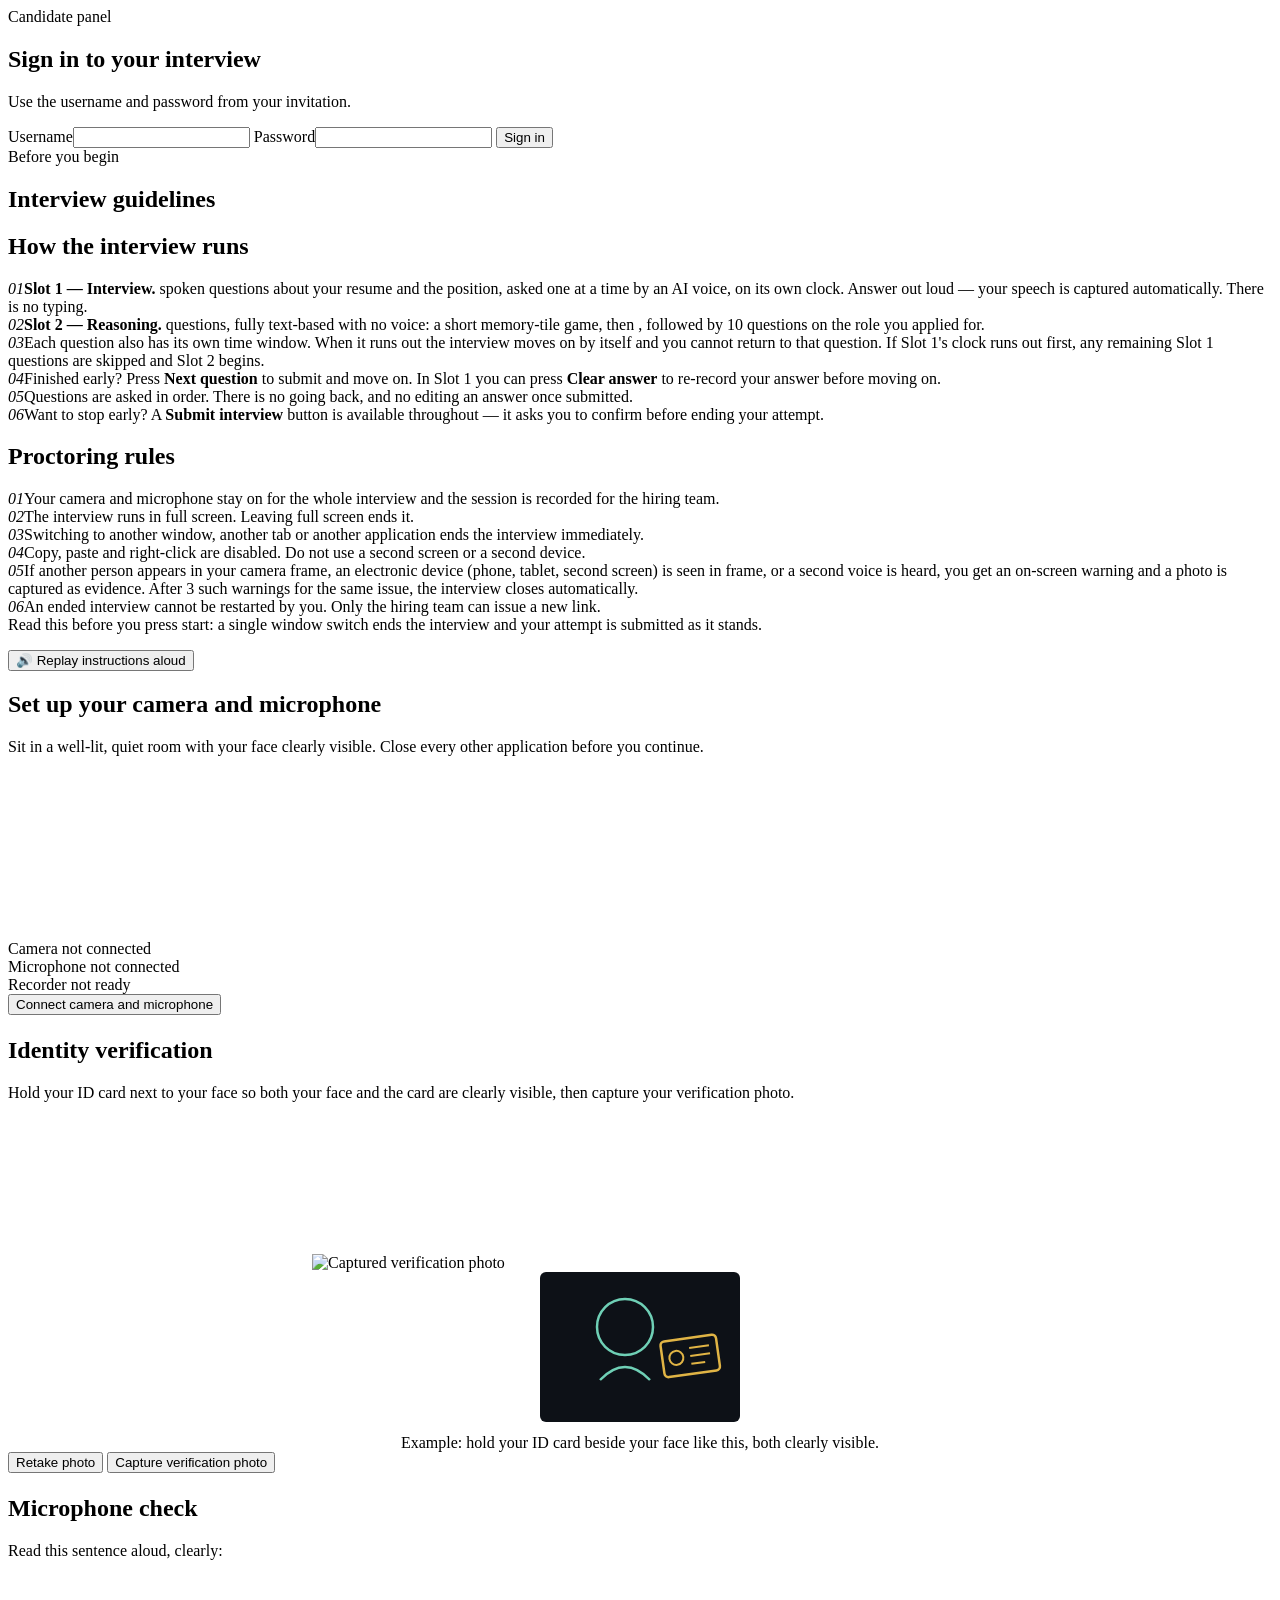
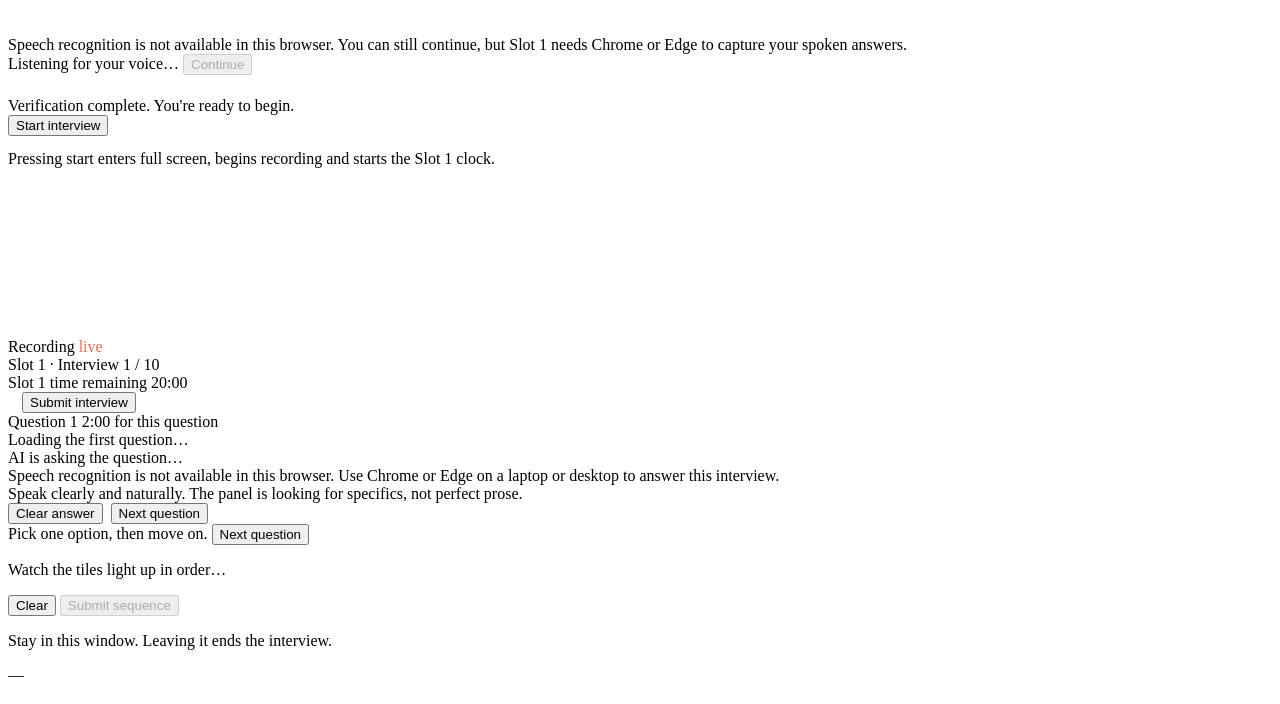
==== public/interview.html @ 6887f509 "Initial commit" ====
<!doctype html>
<html lang="en">
<head>
<meta charset="utf-8">
<meta name="viewport" content="width=device-width, initial-scale=1">
<meta name="robots" content="noindex">
<title>Candidate interview</title>
<link rel="stylesheet" href="/assets/app.css">
</head>
<body class="exam">

<div id="topWarn" class="top-warn hide"></div>

<!-- ---------------- sign in ---------------- -->
<section id="gate" class="gate">
  <form class="gate-card" id="loginForm">
    <div class="eyebrow">Candidate panel</div>
    <h1>Sign in to your interview</h1>
    <p class="sub">Use the username and password from your invitation.</p>
    <div id="loginErr" class="err hide"></div>
    <label class="field"><span>Username</span><input id="u" autocomplete="username" required></label>
    <label class="field"><span>Password</span><input id="p" type="password" autocomplete="current-password" required></label>
    <button class="btn go wide" type="submit">Sign in</button>
  </form>
</section>

<!-- ---------------- guidelines ---------------- -->
<section id="guide" class="hide">
  <div class="exam-wrap">
    <div class="panel">
      <div class="eyebrow">Before you begin</div>
      <h1 id="greet">Interview guidelines</h1>
      <p id="roleLine"></p>

      <div class="plan-grid" id="planGrid"></div>

      <h2>How the interview runs</h2>
      <div class="rules">
        <div class="rule"><i>01</i><span><b>Slot 1 — Interview.</b> <span id="s1Txt"></span> spoken questions about your resume and the position, asked one at a time by an AI voice, on its own <b id="totalMinTxt"></b> clock. Answer out loud — your speech is captured automatically. There is no typing.</span></div>
        <div class="rule"><i>02</i><span><b>Slot 2 — Reasoning.</b> <span id="s2Txt"></span> questions, fully text-based with no voice: a short memory-tile game, then <span id="mixTxt"></span>, followed by 10 questions on the role you applied for.</span></div>
        <div class="rule"><i>03</i><span>Each question also has its own time window. When it runs out the interview moves on by itself and you cannot return to that question. If Slot 1's clock runs out first, any remaining Slot 1 questions are skipped and Slot 2 begins.</span></div>
        <div class="rule"><i>04</i><span>Finished early? Press <b>Next question</b> to submit and move on. In Slot 1 you can press <b>Clear answer</b> to re-record your answer before moving on.</span></div>
        <div class="rule"><i>05</i><span>Questions are asked in order. There is no going back, and no editing an answer once submitted.</span></div>
        <div class="rule"><i>06</i><span>Want to stop early? A <b>Submit interview</b> button is available throughout — it asks you to confirm before ending your attempt.</span></div>
      </div>

      <h2>Proctoring rules</h2>
      <div class="rules">
        <div class="rule"><i>01</i><span>Your camera and microphone stay on for the whole interview and the session is recorded for the hiring team.</span></div>
        <div class="rule"><i>02</i><span>The interview runs in full screen. Leaving full screen ends it.</span></div>
        <div class="rule"><i>03</i><span>Switching to another window, another tab or another application ends the interview immediately.</span></div>
        <div class="rule"><i>04</i><span>Copy, paste and right-click are disabled. Do not use a second screen or a second device.</span></div>
        <div class="rule"><i>05</i><span>If another person appears in your camera frame, an electronic device (phone, tablet, second screen) is seen in frame, or a second voice is heard, you get an on-screen warning and a photo is captured as evidence. After 3 such warnings for the same issue, the interview closes automatically.</span></div>
        <div class="rule"><i>06</i><span>An ended interview cannot be restarted by you. Only the hiring team can issue a new link.</span></div>
      </div>

      <div class="banner">Read this before you press start: a single window switch ends the interview and your attempt is submitted as it stands.</div>

      <button class="btn ghost sm" id="replayInstr" type="button" style="margin-top:16px">🔊 Replay instructions aloud</button>

      <h2>Set up your camera and microphone</h2>
      <p>Sit in a well-lit, quiet room with your face clearly visible. Close every other application before you continue.</p>
      <video id="preview" class="preview" autoplay muted playsinline></video>
      <div style="margin-top:14px">
        <div class="check-row"><span class="dot" id="dotCam"></span><span id="camTxt">Camera not connected</span></div>
        <div class="check-row"><span class="dot" id="dotMic"></span><span id="micTxt">Microphone not connected</span><span class="meter" style="margin-left:6px"><i id="micLevel"></i></span></div>
        <div class="check-row"><span class="dot" id="dotRec"></span><span id="recTxt">Recorder not ready</span></div>
      </div>
      <div id="guideErr" class="banner hide"></div>
      <div class="qfoot">
        <button class="btn ghost" id="deviceBtn">Connect camera and microphone</button>
      </div>

      <!-- ---- step 2: identity verification ---- -->
      <div id="verifyPanel" class="hide" style="margin-top:22px">
        <h2>Identity verification</h2>
        <p id="verifyInstr">Hold your ID card next to your face so both your face and the card are clearly visible, then capture your verification photo.</p>
        <div class="verify-row">
          <div class="verify-col">
            <video id="verifyVideo" class="preview" autoplay muted playsinline></video>
            <img id="shotPreview" class="preview hide" alt="Captured verification photo">
            <canvas id="shotCanvas" class="hide"></canvas>
          </div>
          <div class="verify-col">
            <div class="example-card">
              <svg viewBox="0 0 200 150" width="100%" height="150" aria-hidden="true">
                <rect x="0" y="0" width="200" height="150" rx="6" fill="#0d1117"/>
                <circle cx="85" cy="55" r="28" fill="none" stroke="#6fd0b6" stroke-width="2.5"/>
                <path d="M60 108 q25 -26 50 0" fill="none" stroke="#6fd0b6" stroke-width="2.5"/>
                <g transform="translate(120,70) rotate(-8)">
                  <rect x="0" y="0" width="56" height="36" rx="4" fill="none" stroke="#e0b445" stroke-width="2.5"/>
                  <circle cx="14" cy="18" r="7" fill="none" stroke="#e0b445" stroke-width="2"/>
                  <line x1="28" y1="10" x2="48" y2="10" stroke="#e0b445" stroke-width="2"/>
                  <line x1="28" y1="18" x2="48" y2="18" stroke="#e0b445" stroke-width="2"/>
                  <line x1="28" y1="26" x2="42" y2="26" stroke="#e0b445" stroke-width="2"/>
                </g>
              </svg>
              <p class="note" style="margin:8px 0 0;text-align:center">Example: hold your ID card beside your face like this, both clearly visible.</p>
            </div>
          </div>
        </div>
        <div id="verifyErr" class="banner hide"></div>
        <div class="qfoot">
          <button class="btn ghost hide" id="retakeBtn" type="button">Retake photo</button>
          <button class="btn go" id="captureBtn" type="button">Capture verification photo</button>
        </div>
      </div>

      <!-- ---- step 3: mic test ---- -->
      <div id="micTestPanel" class="hide" style="margin-top:22px">
        <h2>Microphone check</h2>
        <p>Read this sentence aloud, clearly:</p>
        <div class="qtext" id="micSentence" style="font-size:17px"></div>
        <div id="micTranscript" class="answer" style="white-space:pre-wrap;min-height:60px"></div>
        <div id="micTestWarn" class="banner warn hide">Speech recognition is not available in this browser. You can still continue, but Slot 1 needs Chrome or Edge to capture your spoken answers.</div>
        <div class="qfoot">
          <span class="note" id="micTestNote">Listening for your voice…</span>
          <button class="btn go" id="micTestContinue" disabled>Continue</button>
        </div>
      </div>

      <div id="readyPanel" class="hide" style="margin-top:22px">
        <div class="banner go">Verification complete. You're ready to begin.</div>
        <div class="qfoot">
          <button class="btn go" id="startBtn">Start interview</button>
        </div>
        <p class="note" style="margin-top:14px">Pressing start enters full screen, begins recording and starts the Slot 1 clock.</p>
      </div>
    </div>
  </div>
</section>

<!-- ---------------- exam ---------------- -->
<section id="exam" class="hide">
  <div class="hud">
    <div class="hud-rail" id="rail"><i id="railFill" style="width:100%"></i></div>
    <div class="hud-inner">
      <video id="hudCam" autoplay muted playsinline></video>
      <div class="hud-col">
        <span class="hud-label">Recording</span>
        <span class="hud-val" style="color:#ef6a58"><span class="rec-dot"></span><span id="recSize">live</span></span>
      </div>
      <div class="hud-col">
        <span class="hud-label" id="slotLabel">Slot 1 · Interview</span>
        <span class="hud-val" id="slotProgress">1 / 10</span>
      </div>
      <div class="spacer"></div>
      <div class="hud-col" id="clockCol" style="align-items:flex-end">
        <span class="hud-label" id="clockLabel">Slot 1 time remaining</span>
        <span class="clock" id="clock">20:00</span>
      </div>
      <button class="btn ghost sm" id="submitEarlyBtn" type="button" style="margin-left:14px">Submit interview</button>
    </div>
  </div>

  <div class="exam-wrap">
    <div class="qcard">
      <div class="qhead">
        <span class="qnum" id="qNum">Question 1</span>
        <span class="qtimer" id="qTimer">2:00 for this question</span>
      </div>
      <div class="qbar" id="qBar"><i id="qBarFill" style="width:100%"></i></div>
      <div class="qtext" id="qText">Loading the first question…</div>

      <div id="openArea" class="hide">
        <div class="check-row"><span class="dot" id="dotListen"></span><span id="listenTxt">AI is asking the question…</span></div>
        <div id="liveTranscript" class="answer" style="white-space:pre-wrap;overflow-y:auto"></div>
        <div id="micWarn" class="banner warn hide">Speech recognition is not available in this browser. Use Chrome or Edge on a laptop or desktop to answer this interview.</div>
        <div class="qfoot">
          <span class="note">Speak clearly and naturally. The panel is looking for specifics, not perfect prose.</span>
          <div style="display:flex;gap:8px">
            <button class="btn ghost" id="clearOpen" type="button">Clear answer</button>
            <button class="btn go" id="nextOpen">Next question</button>
          </div>
        </div>
      </div>

      <div id="mcqArea" class="hide">
        <div class="opts" id="opts"></div>
        <div class="qfoot">
          <span class="note">Pick one option, then move on.</span>
          <button class="btn go" id="nextMcq">Next question</button>
        </div>
      </div>

      <div id="gameArea" class="hide">
        <p class="note" id="gameNote">Watch the tiles light up in order…</p>
        <div class="tiles" id="tiles"></div>
        <div class="qfoot">
          <button class="btn ghost" id="clearGame" type="button">Clear</button>
          <button class="btn go" id="nextGame" disabled>Submit sequence</button>
        </div>
      </div>
    </div>
    <p class="note" style="margin-top:16px">Stay in this window. Leaving it ends the interview.</p>
  </div>
</section>

<!-- ---------------- end states ---------------- -->
<section id="end" class="hide">
  <div class="exam-wrap">
    <div class="center-end">
      <div class="mark" id="endMark">—</div>
      <h1 id="endTitle"></h1>
      <p id="endBody"></p>
    </div>
  </div>
</section>

<script src="/assets/interview.js"></script>
</body>
</html>
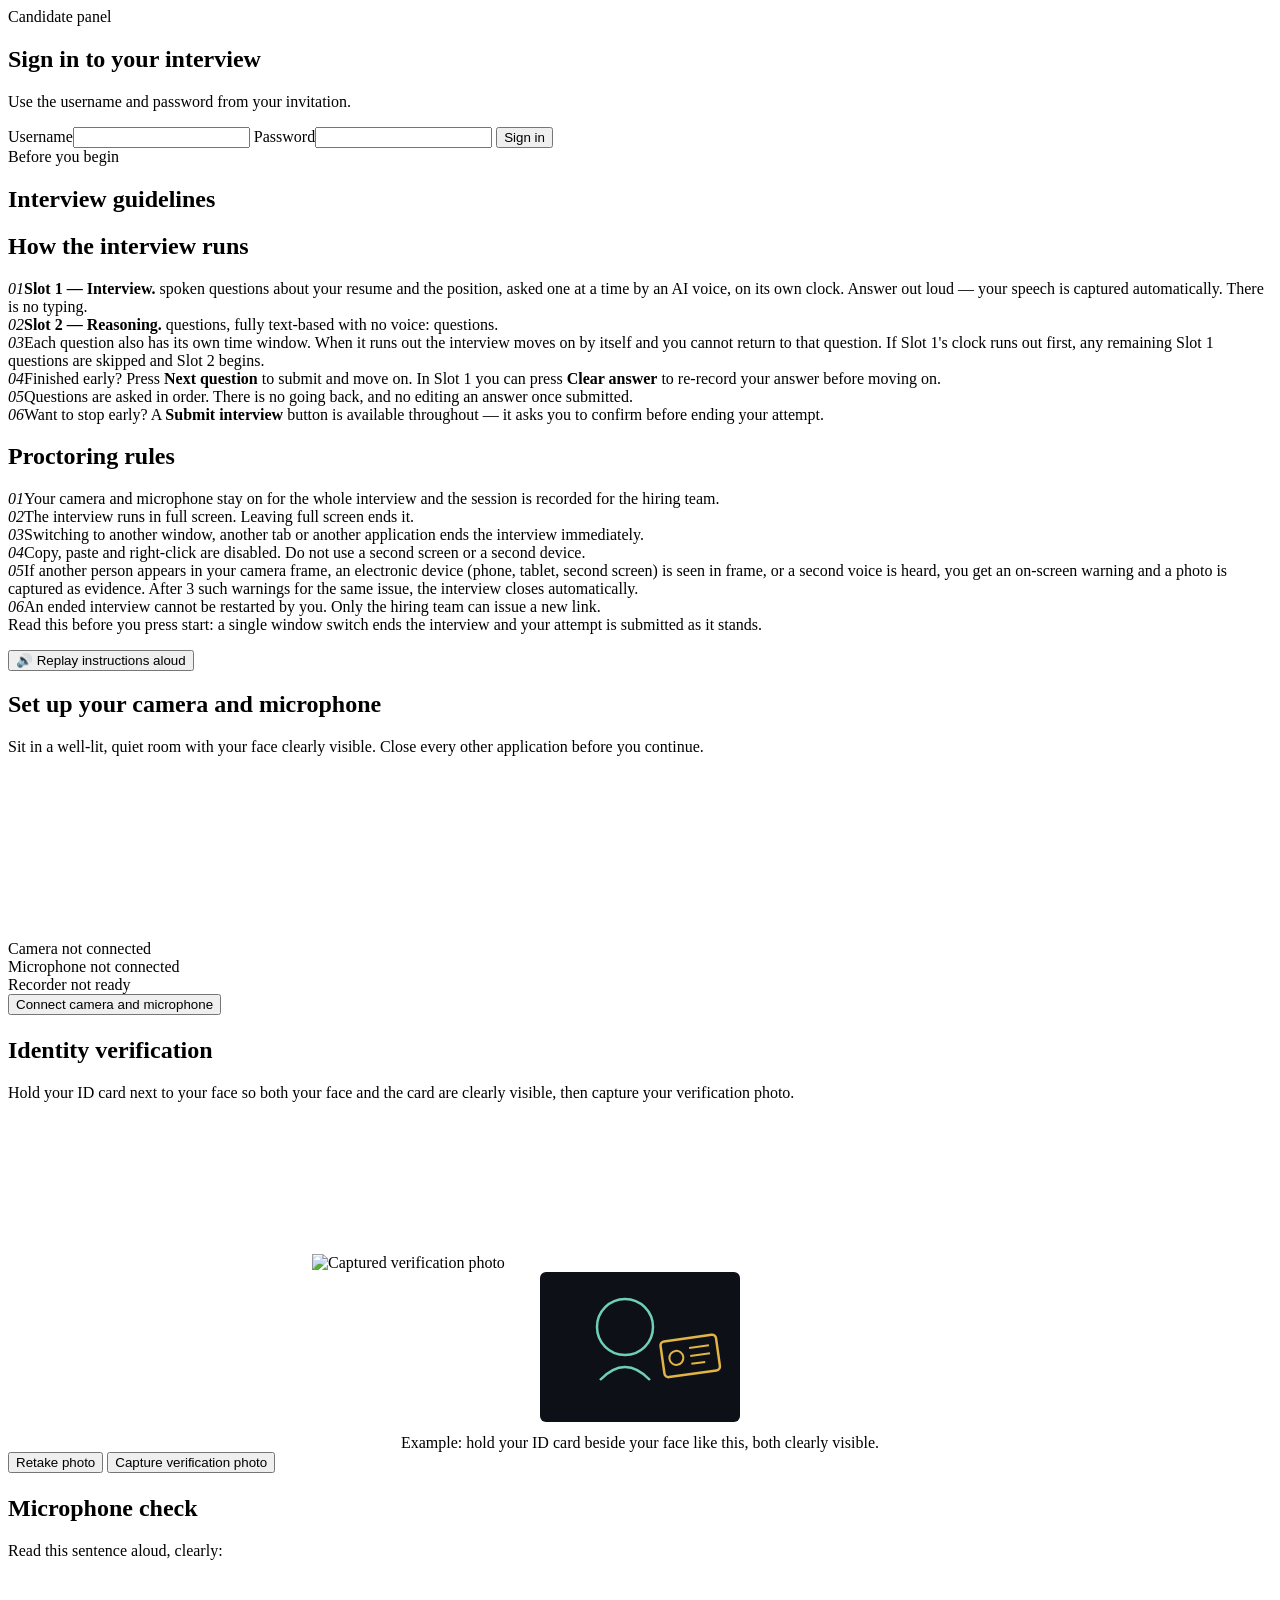
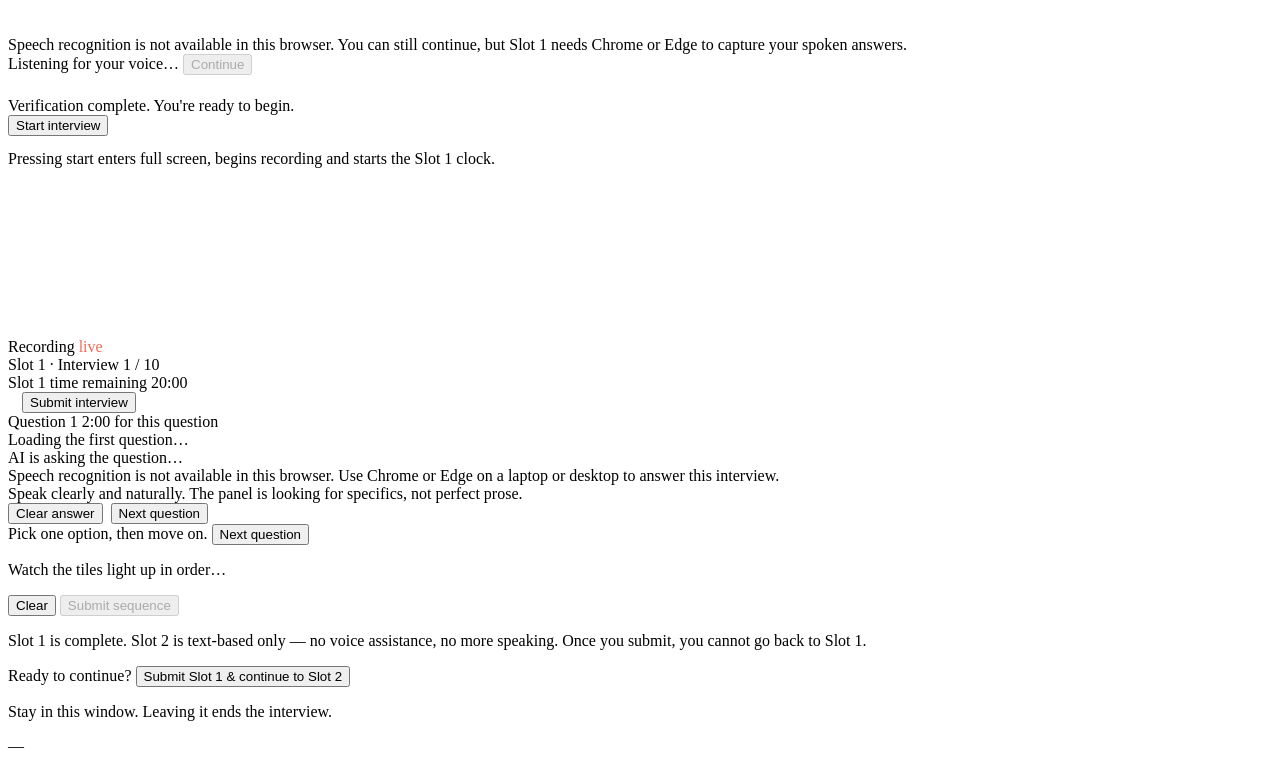
==== commit 0a1efbee: "submit button and modification in questions" ====
--- a/public/interview.html
+++ b/public/interview.html
@@ -37,7 +37,7 @@
       <h2>How the interview runs</h2>
       <div class="rules">
         <div class="rule"><i>01</i><span><b>Slot 1 — Interview.</b> <span id="s1Txt"></span> spoken questions about your resume and the position, asked one at a time by an AI voice, on its own <b id="totalMinTxt"></b> clock. Answer out loud — your speech is captured automatically. There is no typing.</span></div>
-        <div class="rule"><i>02</i><span><b>Slot 2 — Reasoning.</b> <span id="s2Txt"></span> questions, fully text-based with no voice: a short memory-tile game, then <span id="mixTxt"></span>, followed by 10 questions on the role you applied for.</span></div>
+        <div class="rule"><i>02</i><span><b>Slot 2 — Reasoning.</b> <span id="s2Txt"></span> questions, fully text-based with no voice: <span id="mixTxt"></span> questions.</span></div>
         <div class="rule"><i>03</i><span>Each question also has its own time window. When it runs out the interview moves on by itself and you cannot return to that question. If Slot 1's clock runs out first, any remaining Slot 1 questions are skipped and Slot 2 begins.</span></div>
         <div class="rule"><i>04</i><span>Finished early? Press <b>Next question</b> to submit and move on. In Slot 1 you can press <b>Clear answer</b> to re-record your answer before moving on.</span></div>
         <div class="rule"><i>05</i><span>Questions are asked in order. There is no going back, and no editing an answer once submitted.</span></div>
@@ -191,6 +191,14 @@
           <button class="btn go" id="nextGame" disabled>Submit sequence</button>
         </div>
       </div>
+
+      <div id="slot1DoneArea" class="hide">
+        <p class="note">Slot 1 is complete. Slot 2 is text-based only — no voice assistance, no more speaking. Once you submit, you cannot go back to Slot 1.</p>
+        <div class="qfoot">
+          <span class="note">Ready to continue?</span>
+          <button class="btn go" id="submitSlot1Btn" type="button">Submit Slot 1 &amp; continue to Slot 2</button>
+        </div>
+      </div>
     </div>
     <p class="note" style="margin-top:16px">Stay in this window. Leaving it ends the interview.</p>
   </div>
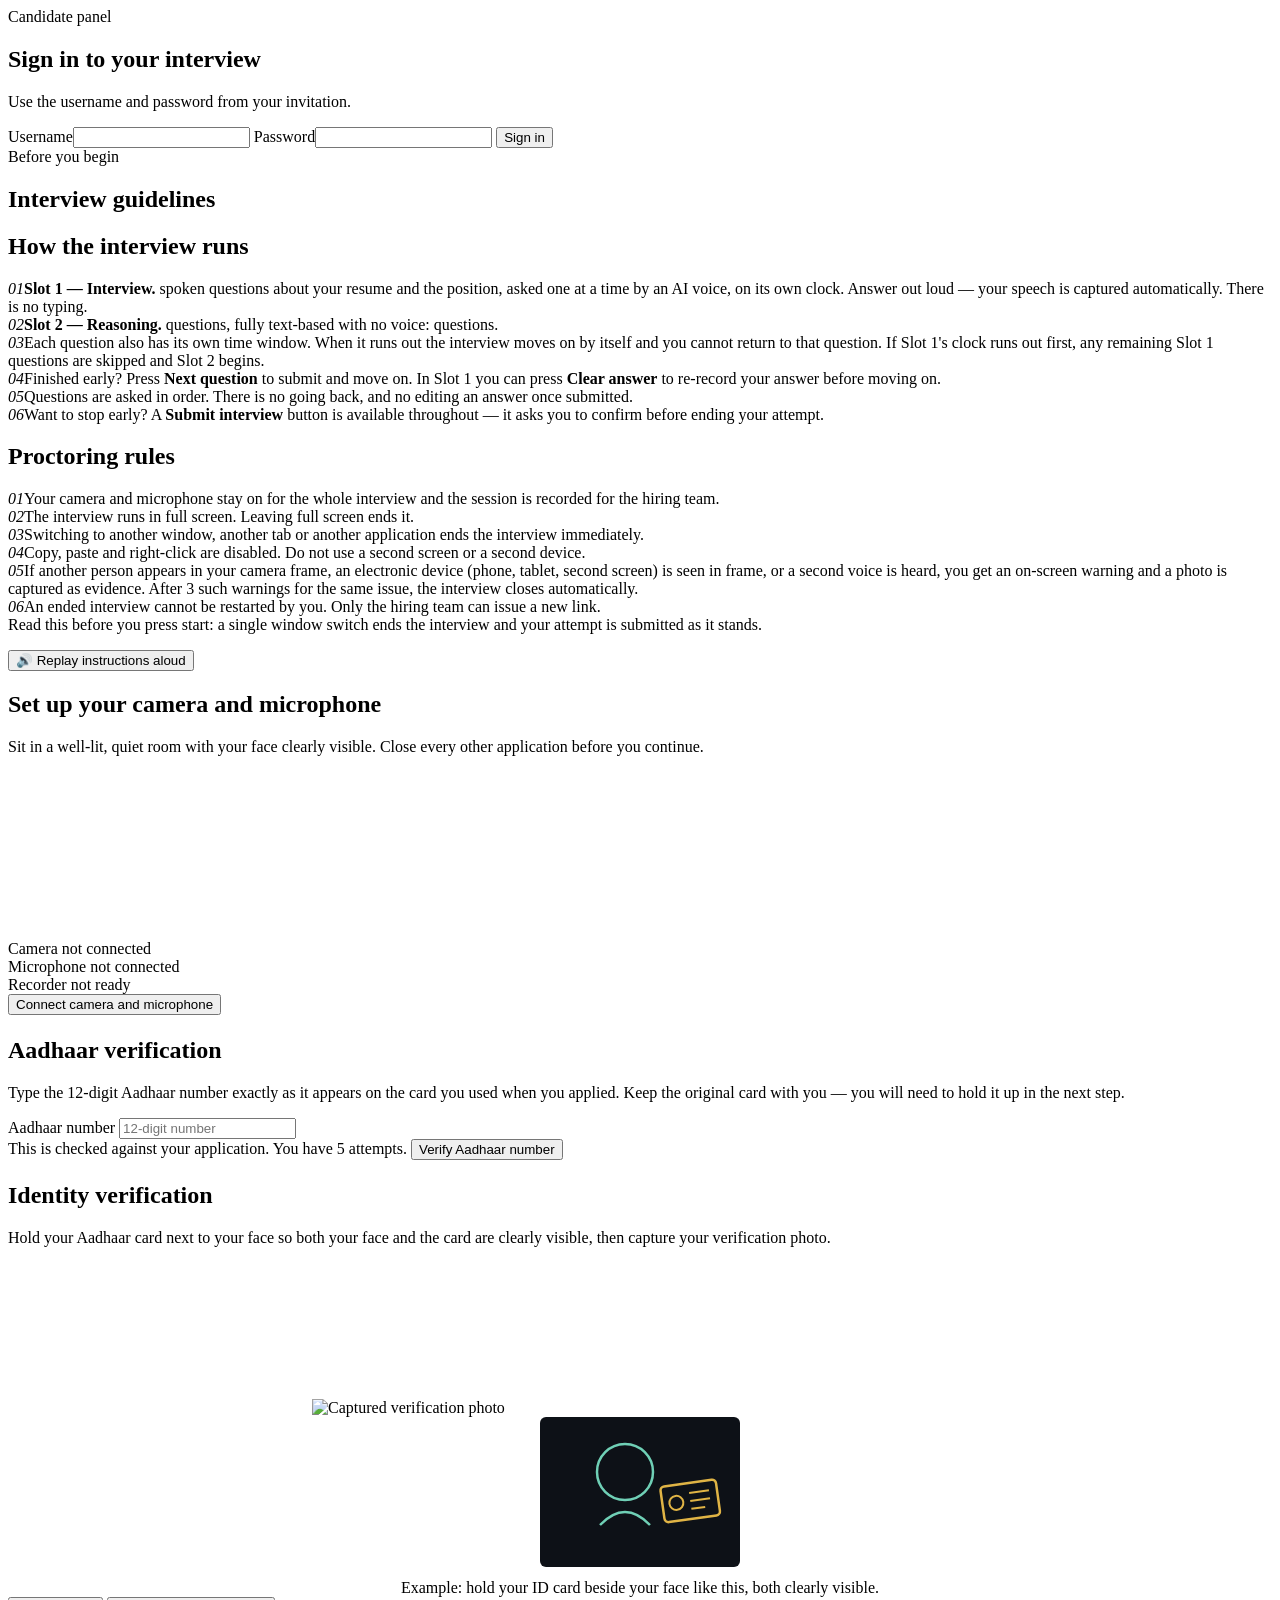
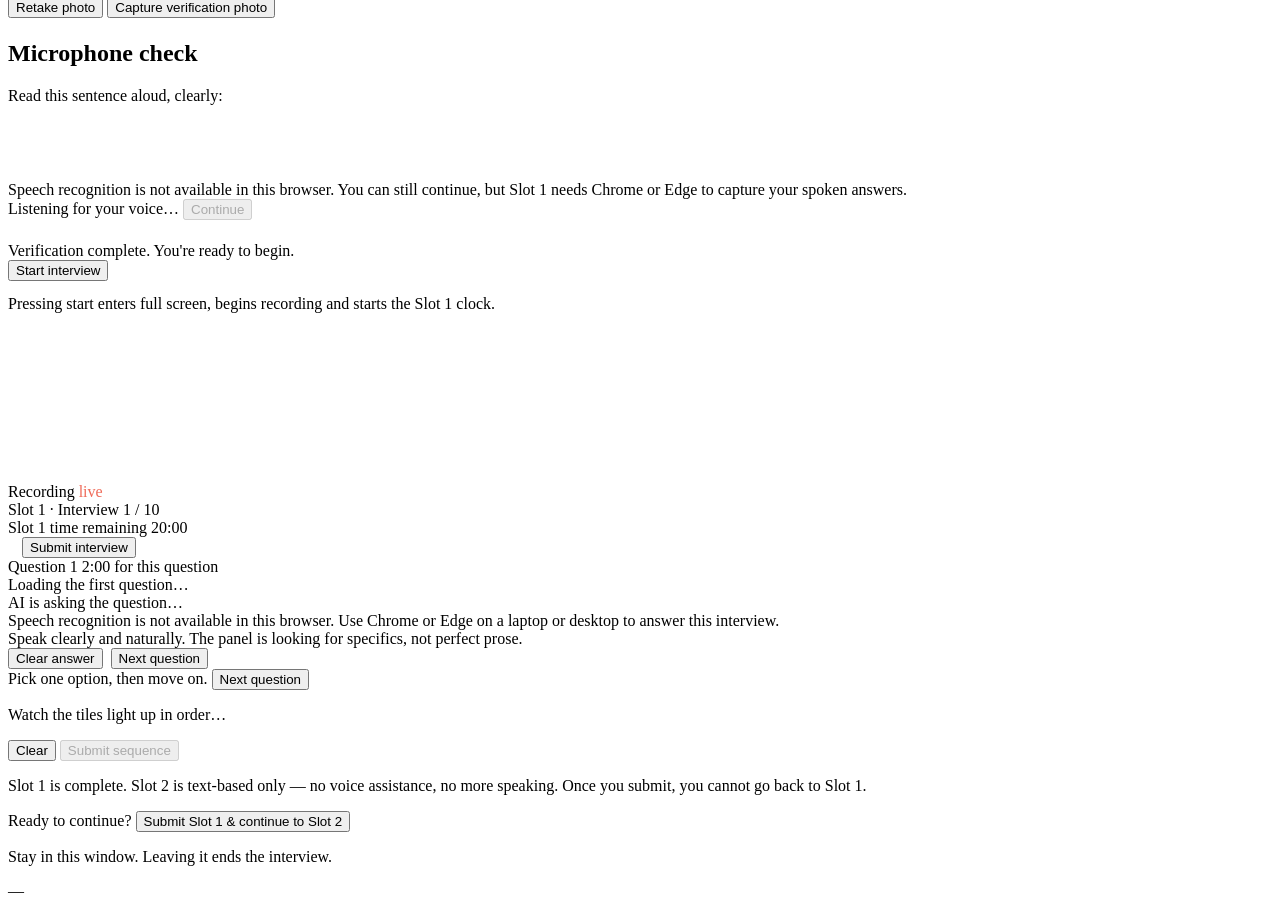
==== commit 78aa312e: "adding a mails script" ====
--- a/public/interview.html
+++ b/public/interview.html
@@ -71,10 +71,26 @@
         <button class="btn ghost" id="deviceBtn">Connect camera and microphone</button>
       </div>
 
-      <!-- ---- step 2: identity verification ---- -->
+      <!-- ---- step 2a: Aadhaar number check ---- -->
+      <div id="aadhaarPanel" class="hide" style="margin-top:22px">
+        <h2>Aadhaar verification</h2>
+        <p>Type the 12-digit Aadhaar number exactly as it appears on the card you used when you
+          applied. Keep the original card with you — you will need to hold it up in the next step.</p>
+        <label class="field" style="max-width:320px">
+          <span>Aadhaar number</span>
+          <input id="aadhaarInput" inputmode="numeric" maxlength="12" placeholder="12-digit number" autocomplete="off">
+        </label>
+        <div id="aadhaarErr" class="banner hide"></div>
+        <div class="qfoot">
+          <span class="note">This is checked against your application. You have 5 attempts.</span>
+          <button class="btn go" id="aadhaarBtn" type="button">Verify Aadhaar number</button>
+        </div>
+      </div>
+
+      <!-- ---- step 2b: identity verification ---- -->
       <div id="verifyPanel" class="hide" style="margin-top:22px">
         <h2>Identity verification</h2>
-        <p id="verifyInstr">Hold your ID card next to your face so both your face and the card are clearly visible, then capture your verification photo.</p>
+        <p id="verifyInstr">Hold your Aadhaar card next to your face so both your face and the card are clearly visible, then capture your verification photo.</p>
         <div class="verify-row">
           <div class="verify-col">
             <video id="verifyVideo" class="preview" autoplay muted playsinline></video>
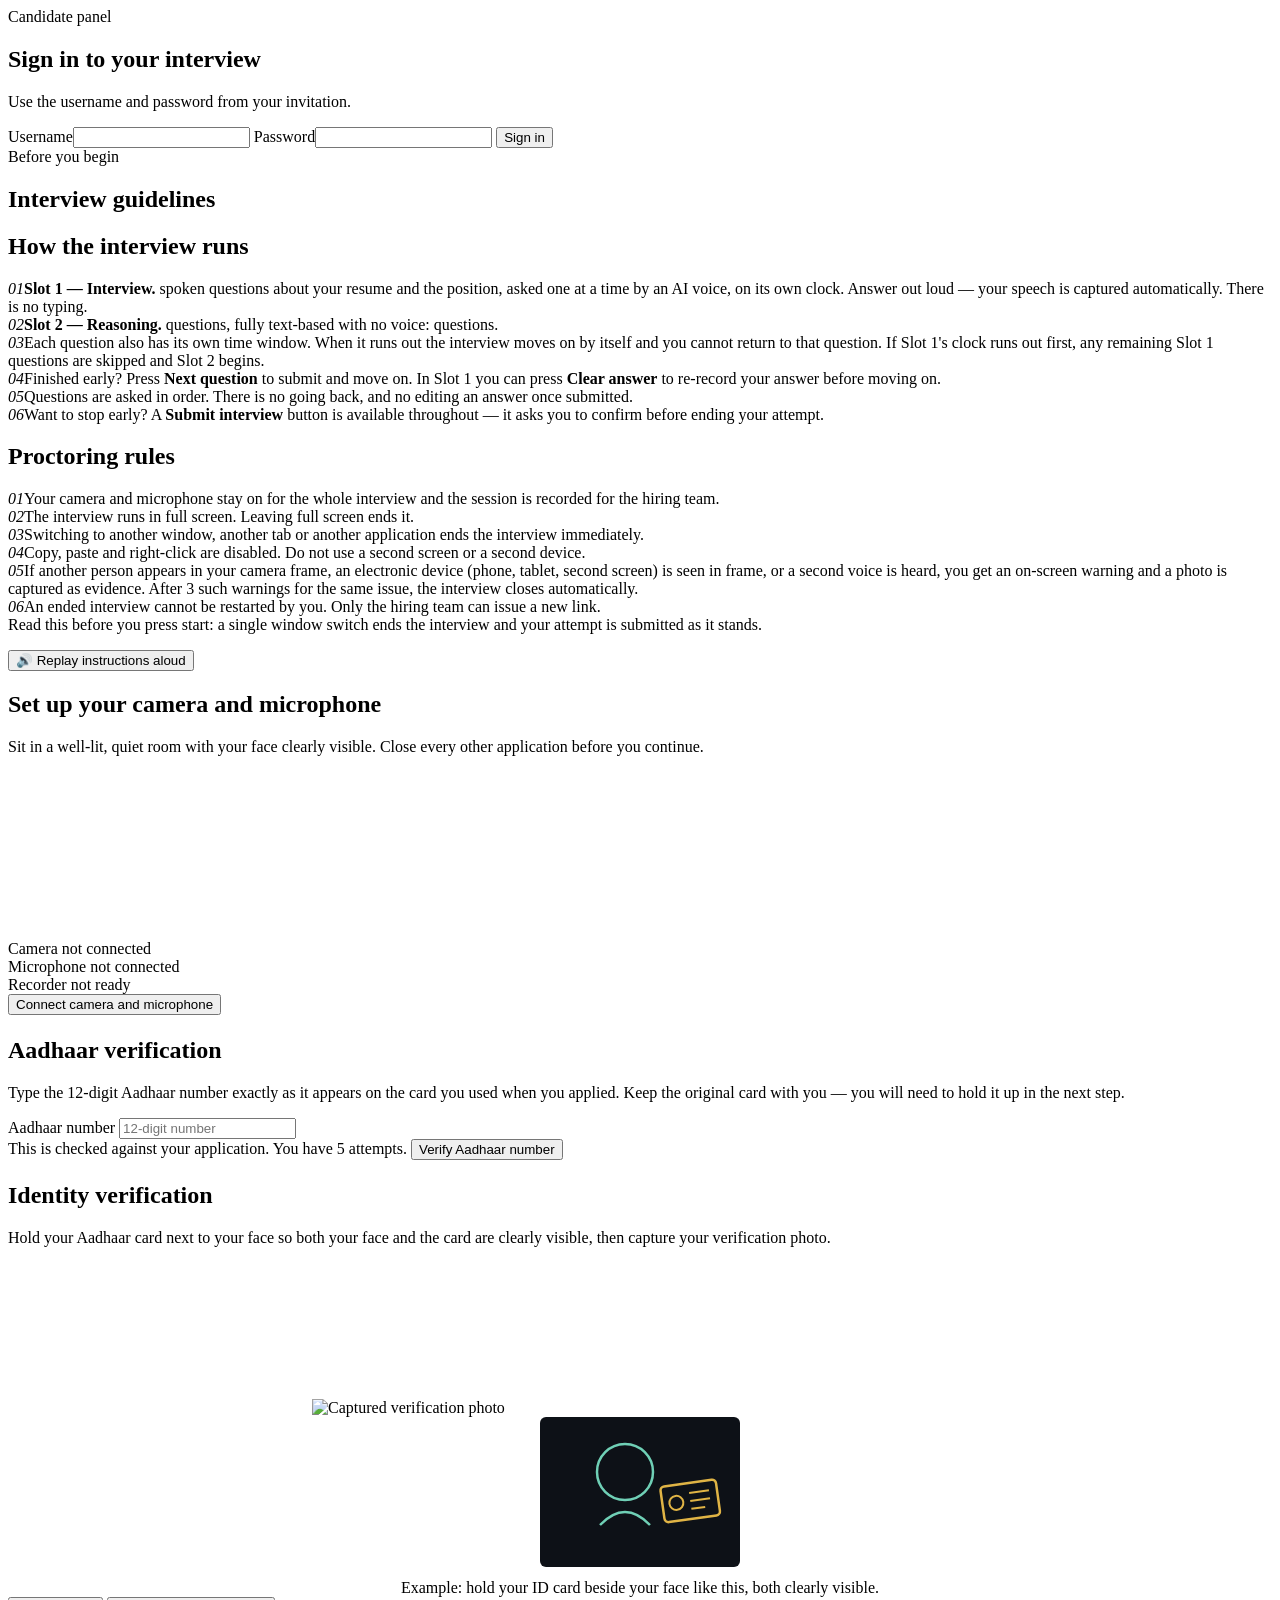
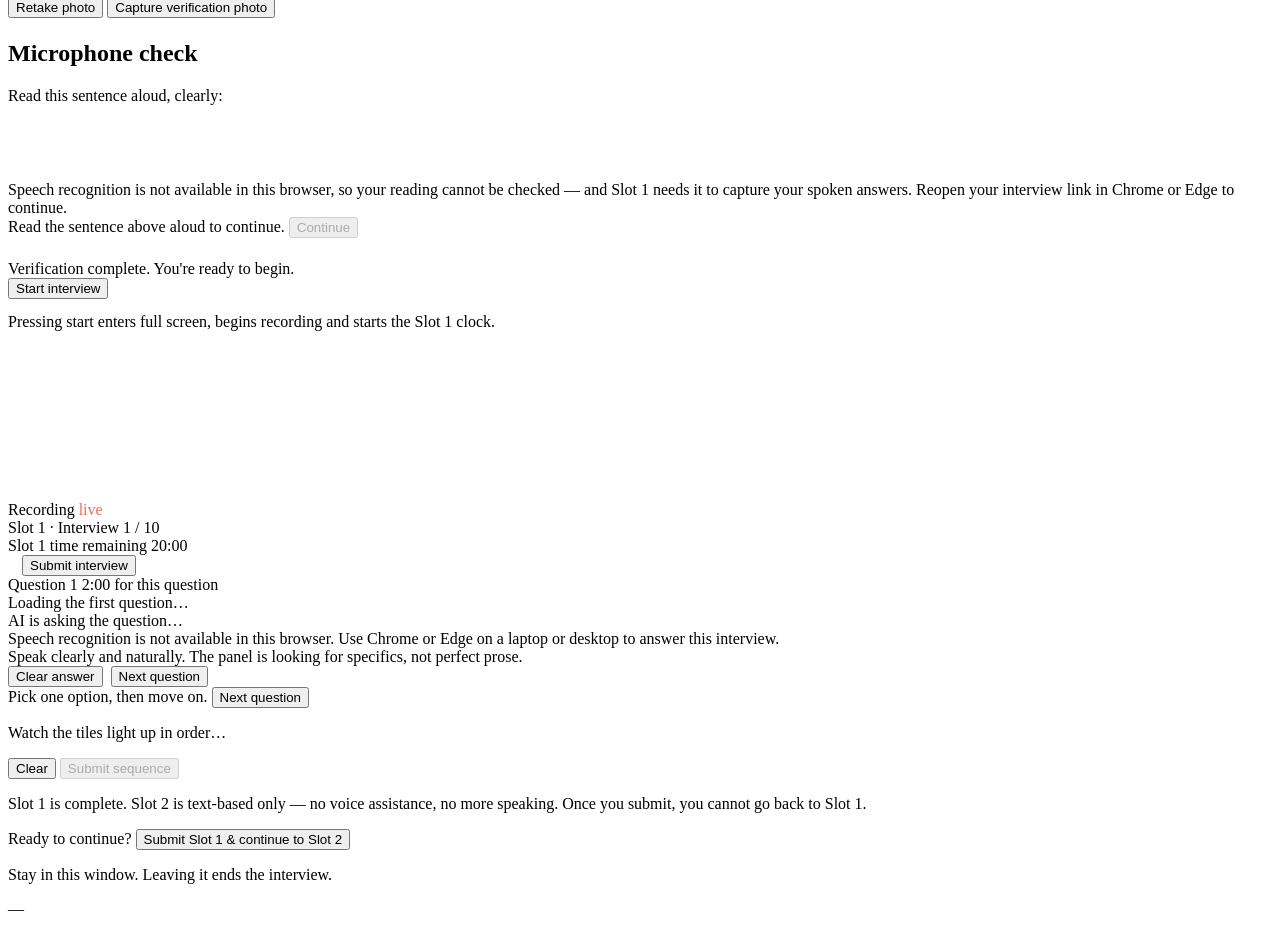
==== commit 5110c497: "microphone testing" ====
--- a/public/interview.html
+++ b/public/interview.html
@@ -128,9 +128,9 @@
         <p>Read this sentence aloud, clearly:</p>
         <div class="qtext" id="micSentence" style="font-size:17px"></div>
         <div id="micTranscript" class="answer" style="white-space:pre-wrap;min-height:60px"></div>
-        <div id="micTestWarn" class="banner warn hide">Speech recognition is not available in this browser. You can still continue, but Slot 1 needs Chrome or Edge to capture your spoken answers.</div>
-        <div class="qfoot">
-          <span class="note" id="micTestNote">Listening for your voice…</span>
+        <div id="micTestWarn" class="banner hide">Speech recognition is not available in this browser, so your reading cannot be checked — and Slot 1 needs it to capture your spoken answers. Reopen your interview link in Chrome or Edge to continue.</div>
+        <div class="qfoot">
+          <span class="note" id="micTestNote">Read the sentence above aloud to continue.</span>
           <button class="btn go" id="micTestContinue" disabled>Continue</button>
         </div>
       </div>
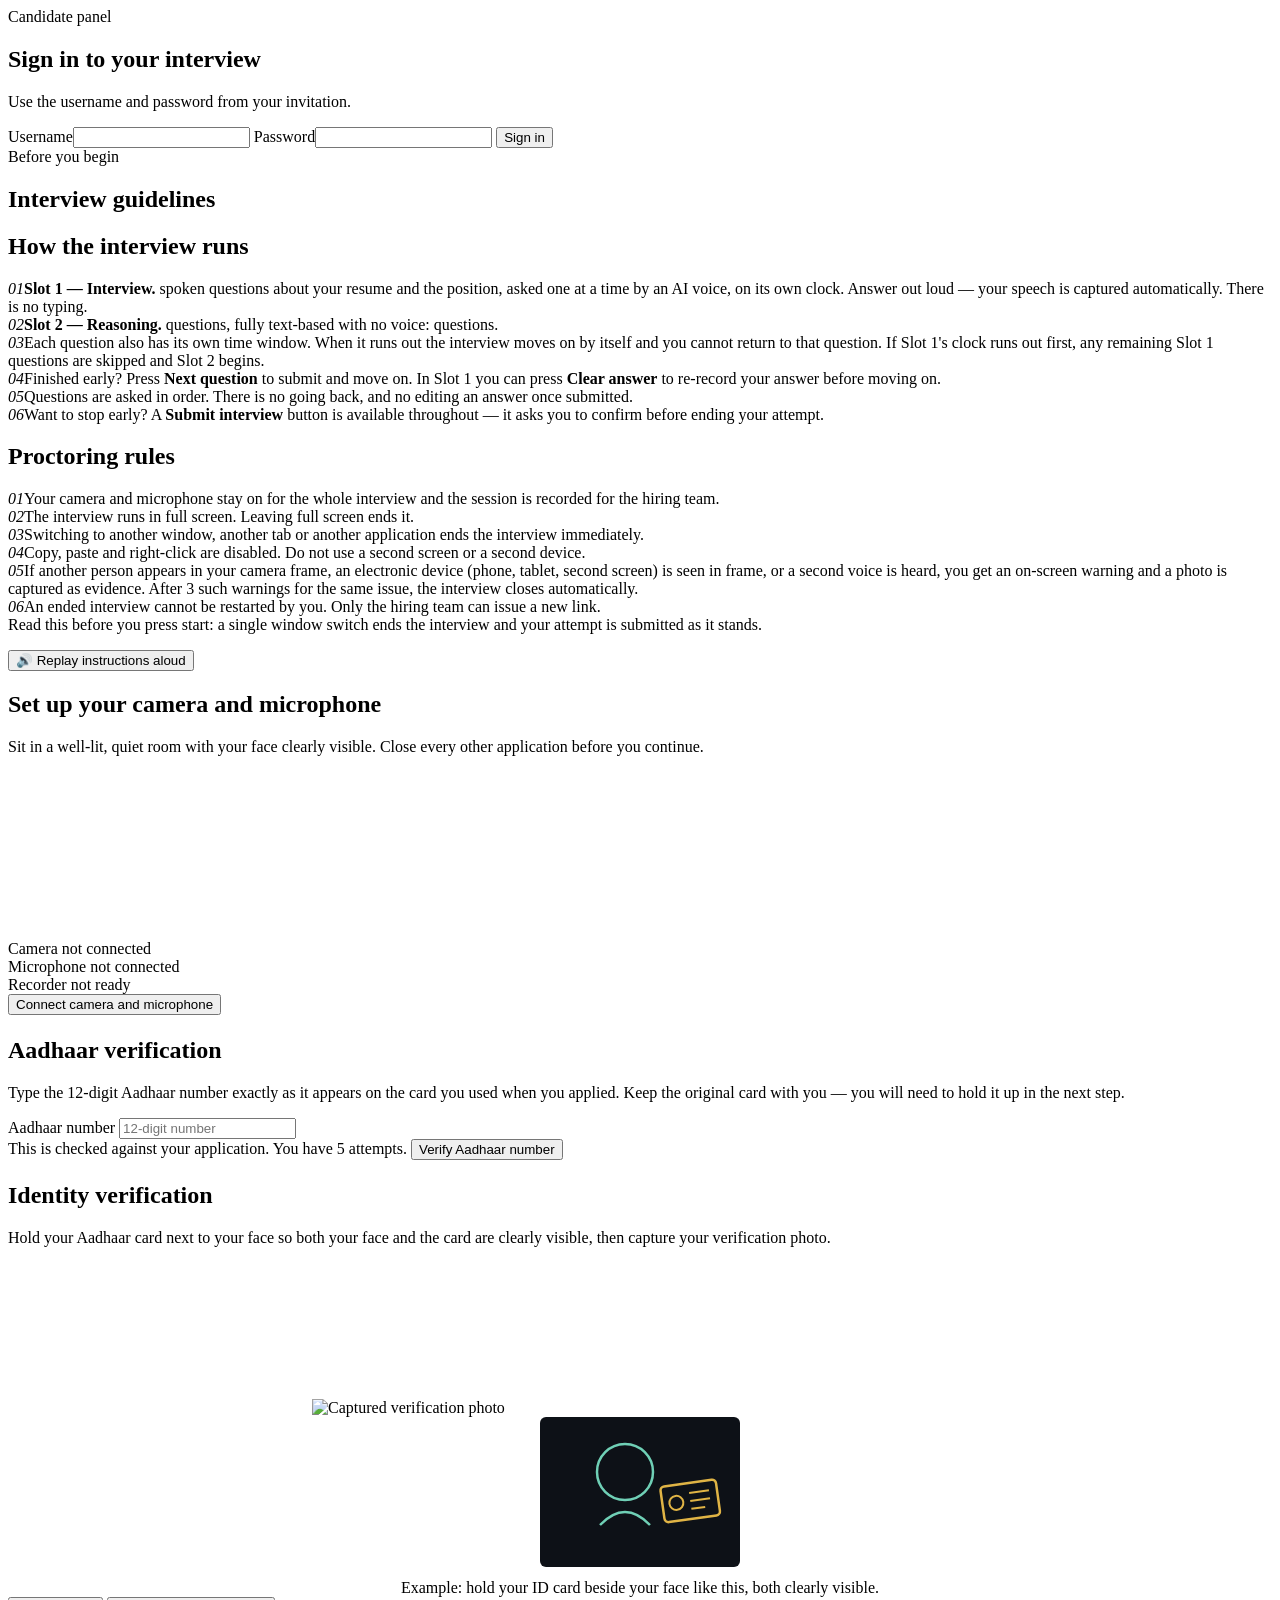
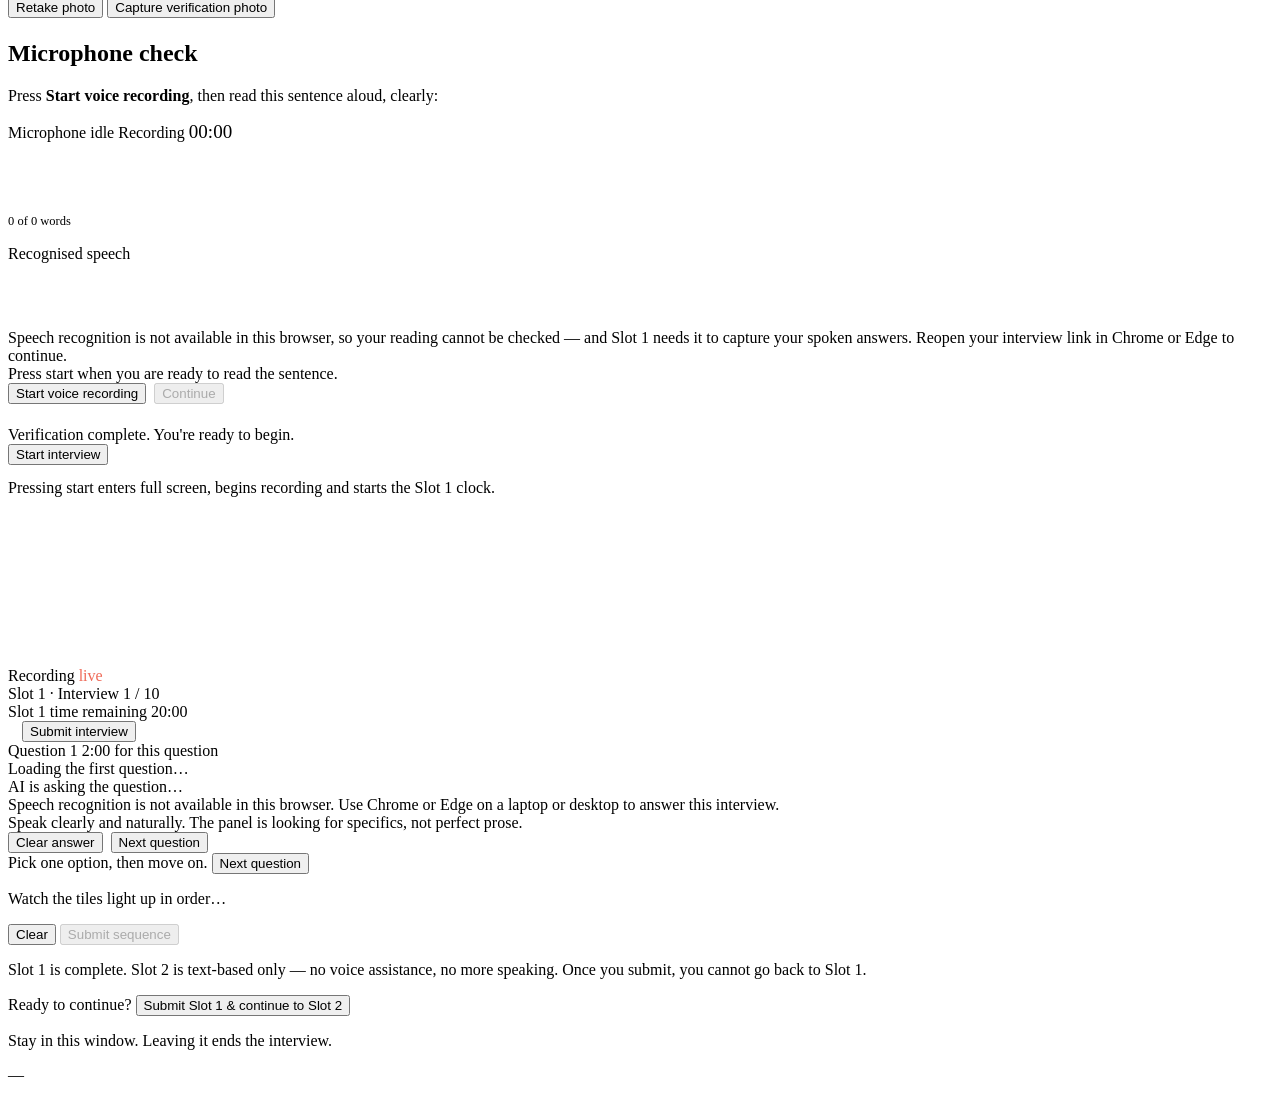
==== commit 936805b8: "microphone testing" ====
--- a/public/interview.html
+++ b/public/interview.html
@@ -125,13 +125,36 @@
       <!-- ---- step 3: mic test ---- -->
       <div id="micTestPanel" class="hide" style="margin-top:22px">
         <h2>Microphone check</h2>
-        <p>Read this sentence aloud, clearly:</p>
+        <p>Press <b>Start voice recording</b>, then read this sentence aloud, clearly:</p>
         <div class="qtext" id="micSentence" style="font-size:17px"></div>
+
+        <div class="mic-rec">
+          <div class="mic-rec-head">
+            <span class="check-row" style="margin:0">
+              <span class="dot" id="micRecDot"></span>
+              <span id="micRecStatus">Microphone idle</span>
+            </span>
+            <span class="spacer"></span>
+            <span class="hud-label">Recording</span>
+            <span class="clock" id="micRecTimer" style="font-size:19px">00:00</span>
+          </div>
+          <canvas id="micWave" class="mic-wave" height="64"></canvas>
+          <div class="mic-progress">
+            <span class="bar" style="flex:1"><i id="micMatchBar" style="width:0%"></i></span>
+            <span class="mono" id="micMatchCount" style="font-size:12.5px;min-width:96px;text-align:right">0 of 0 words</span>
+          </div>
+        </div>
+
+        <div class="hud-label" style="margin:16px 0 6px">Recognised speech</div>
         <div id="micTranscript" class="answer" style="white-space:pre-wrap;min-height:60px"></div>
         <div id="micTestWarn" class="banner hide">Speech recognition is not available in this browser, so your reading cannot be checked — and Slot 1 needs it to capture your spoken answers. Reopen your interview link in Chrome or Edge to continue.</div>
         <div class="qfoot">
-          <span class="note" id="micTestNote">Read the sentence above aloud to continue.</span>
-          <button class="btn go" id="micTestContinue" disabled>Continue</button>
+          <span class="note" id="micTestNote">Press start when you are ready to read the sentence.</span>
+          <span style="display:flex;gap:8px">
+            <button class="btn ghost" id="micClearBtn" type="button" hidden>Clear &amp; record again</button>
+            <button class="btn" id="micStartBtn" type="button">Start voice recording</button>
+            <button class="btn go" id="micTestContinue" disabled>Continue</button>
+          </span>
         </div>
       </div>
 
